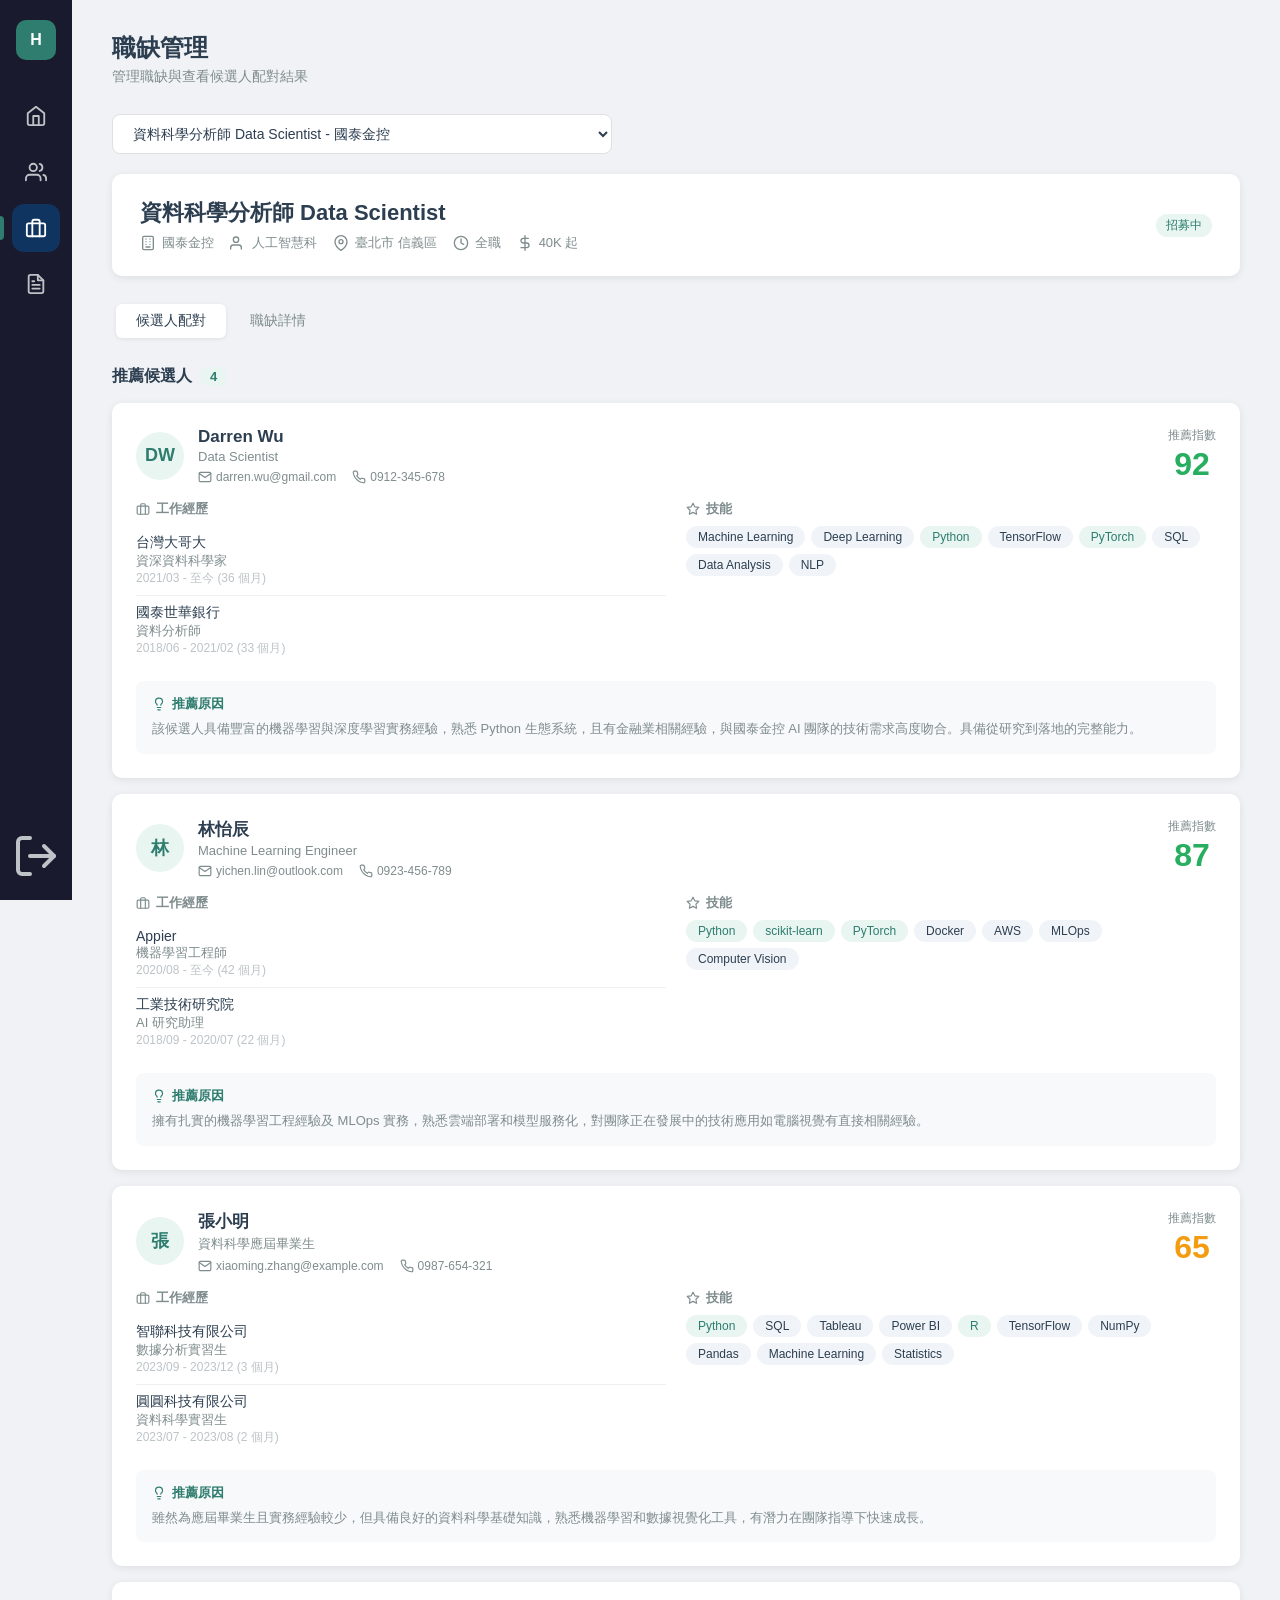
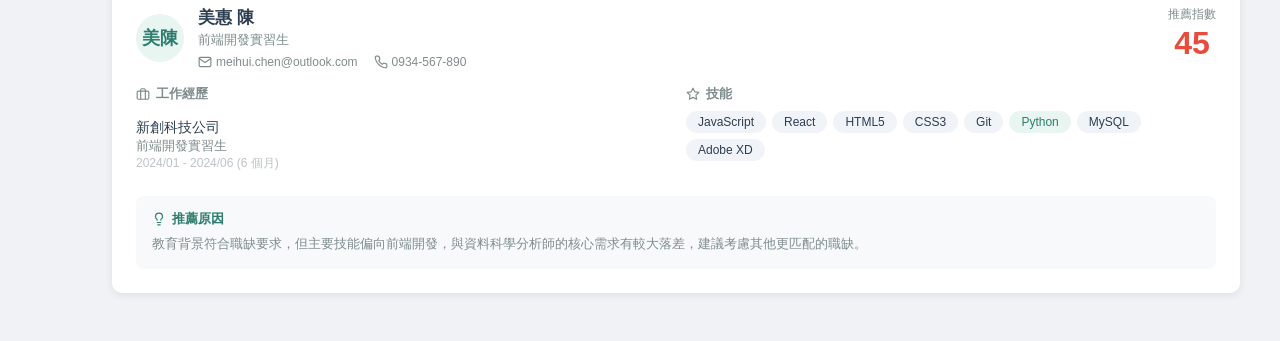
==== docs/admin-jobs.html @ c7452a85 "Add frontend UI for hAIre recruitment management system Implement complete frontend with static HTML" ====
<!DOCTYPE html>
<html lang="zh-TW">
<head>
  <meta charset="UTF-8">
  <meta name="viewport" content="width=device-width, initial-scale=1.0">
  <title>職缺管理 - hAIre</title>
  <link rel="stylesheet" href="css/style.css">
</head>
<body>
  <!-- Sidebar -->
  <nav class="sidebar">
    <div class="sidebar-logo">H</div>
    <ul class="sidebar-nav">
      <li><a href="index.html" title="首頁">
        <svg viewBox="0 0 24 24" fill="none" stroke="currentColor" stroke-width="2" stroke-linecap="round" stroke-linejoin="round"><path d="M3 9l9-7 9 7v11a2 2 0 0 1-2 2H5a2 2 0 0 1-2-2z"/><polyline points="9 22 9 12 15 12 15 22"/></svg>
      </a></li>
      <li><a href="admin-teams.html" title="團隊管理">
        <svg viewBox="0 0 24 24" fill="none" stroke="currentColor" stroke-width="2" stroke-linecap="round" stroke-linejoin="round"><path d="M17 21v-2a4 4 0 0 0-4-4H5a4 4 0 0 0-4 4v2"/><circle cx="9" cy="7" r="4"/><path d="M23 21v-2a4 4 0 0 0-3-3.87"/><path d="M16 3.13a4 4 0 0 1 0 7.75"/></svg>
      </a></li>
      <li><a href="admin-jobs.html" class="active" title="職缺管理">
        <svg viewBox="0 0 24 24" fill="none" stroke="currentColor" stroke-width="2" stroke-linecap="round" stroke-linejoin="round"><rect x="2" y="7" width="20" height="14" rx="2" ry="2"/><path d="M16 21V5a2 2 0 0 0-2-2h-4a2 2 0 0 0-2 2v16"/></svg>
      </a></li>
      <li><a href="#" title="履歷管理">
        <svg viewBox="0 0 24 24" fill="none" stroke="currentColor" stroke-width="2" stroke-linecap="round" stroke-linejoin="round"><path d="M14 2H6a2 2 0 0 0-2 2v16a2 2 0 0 0 2 2h12a2 2 0 0 0 2-2V8z"/><polyline points="14 2 14 8 20 8"/><line x1="16" y1="13" x2="8" y2="13"/><line x1="16" y1="17" x2="8" y2="17"/><polyline points="10 9 9 9 8 9"/></svg>
      </a></li>
    </ul>
    <div class="sidebar-bottom">
      <a href="login.html" title="登出">
        <svg viewBox="0 0 24 24" fill="none" stroke="currentColor" stroke-width="2" stroke-linecap="round" stroke-linejoin="round"><path d="M9 21H5a2 2 0 0 1-2-2V5a2 2 0 0 1 2-2h4"/><polyline points="16 17 21 12 16 7"/><line x1="21" y1="12" x2="9" y2="12"/></svg>
      </a>
    </div>
  </nav>

  <!-- Main Content -->
  <main class="main-content">
    <div class="page-header">
      <div>
        <h1>職缺管理</h1>
        <p class="subtitle">管理職缺與查看候選人配對結果</p>
      </div>
    </div>

    <!-- Job Selector -->
    <div class="toolbar">
      <select class="filter-select" id="jobSelect" onchange="loadJob()" style="max-width:500px;flex:1">
        <option value="">-- 請選擇職缺 --</option>
      </select>
    </div>

    <!-- Job Header Card -->
    <div class="job-header-card" id="jobHeaderCard" style="display:none">
      <div class="job-header-info">
        <h2 id="jobTitle"></h2>
        <div class="job-meta" id="jobMeta"></div>
      </div>
      <div>
        <span class="team-card-badge" id="jobStatus">active</span>
      </div>
    </div>

    <!-- Tabs -->
    <div class="job-tabs" id="jobTabs" style="display:none">
      <button class="job-tab active" data-tab="candidates">候選人配對</button>
      <button class="job-tab" data-tab="details">職缺詳情</button>
    </div>

    <!-- Candidates Section -->
    <div class="candidates-section" id="candidatesSection" style="display:none">
      <h3>推薦候選人 <span class="count" id="candidateCount">0</span></h3>
      <div id="candidatesList"></div>
    </div>

    <!-- Job Details Section -->
    <div id="detailsSection" style="display:none">
      <div class="candidate-card">
        <h3 style="margin-bottom:16px">職缺詳情</h3>
        <div id="jobDetails"></div>
      </div>
    </div>

    <!-- Empty state -->
    <div class="empty-state" id="emptyState">
      <svg viewBox="0 0 24 24" fill="none" stroke="currentColor" stroke-width="2" stroke-linecap="round" stroke-linejoin="round"><rect x="2" y="7" width="20" height="14" rx="2" ry="2"/><path d="M16 21V5a2 2 0 0 0-2-2h-4a2 2 0 0 0-2 2v16"/></svg>
      <h3>請選擇一個職缺</h3>
      <p>從上方下拉選單中選擇職缺以查看候選人配對結果</p>
    </div>
  </main>

  <script src="js/mock-data.js"></script>
  <script src="js/main.js"></script>
  <script>
    // Populate job selector
    const jobSelect = document.getElementById('jobSelect');
    MOCK_JOBS.forEach(j => {
      const opt = document.createElement('option');
      opt.value = j.job_id;
      opt.textContent = `${j.job_title} - ${j.company}`;
      jobSelect.appendChild(opt);
    });

    // Tab switching
    document.querySelectorAll('.job-tab').forEach(tab => {
      tab.addEventListener('click', function() {
        document.querySelectorAll('.job-tab').forEach(t => t.classList.remove('active'));
        this.classList.add('active');
        const tabName = this.dataset.tab;
        document.getElementById('candidatesSection').style.display = tabName === 'candidates' ? 'block' : 'none';
        document.getElementById('detailsSection').style.display = tabName === 'details' ? 'block' : 'none';
      });
    });

    function loadJob() {
      const jobId = jobSelect.value;
      if (!jobId) {
        document.getElementById('jobHeaderCard').style.display = 'none';
        document.getElementById('jobTabs').style.display = 'none';
        document.getElementById('candidatesSection').style.display = 'none';
        document.getElementById('detailsSection').style.display = 'none';
        document.getElementById('emptyState').style.display = 'block';
        return;
      }

      const job = MOCK_JOBS.find(j => j.job_id === jobId);
      if (!job) return;

      document.getElementById('emptyState').style.display = 'none';
      document.getElementById('jobHeaderCard').style.display = 'flex';
      document.getElementById('jobTabs').style.display = 'flex';

      // Reset to candidates tab
      document.querySelectorAll('.job-tab').forEach(t => t.classList.remove('active'));
      document.querySelector('[data-tab="candidates"]').classList.add('active');
      document.getElementById('candidatesSection').style.display = 'block';
      document.getElementById('detailsSection').style.display = 'none';

      // Job header
      document.getElementById('jobTitle').textContent = job.job_title;
      document.getElementById('jobStatus').textContent = job.status === 'active' ? '招募中' : '已關閉';

      const salaryText = job.salary_max
        ? `${(job.salary_min/1000).toFixed(0)}K - ${(job.salary_max/1000).toFixed(0)}K`
        : `${(job.salary_min/1000).toFixed(0)}K 起`;

      document.getElementById('jobMeta').innerHTML = `
        <div class="job-meta-item">
          <svg viewBox="0 0 24 24" fill="none" stroke="currentColor" stroke-width="2" stroke-linecap="round" stroke-linejoin="round"><rect x="4" y="2" width="16" height="20" rx="2" ry="2"/><line x1="9" y1="6" x2="9" y2="6"/><line x1="15" y1="6" x2="15" y2="6"/><line x1="9" y1="10" x2="9" y2="10"/><line x1="15" y1="10" x2="15" y2="10"/><line x1="9" y1="14" x2="9" y2="14"/><line x1="15" y1="14" x2="15" y2="14"/><line x1="9" y1="18" x2="15" y2="18"/></svg>
          ${job.company}
        </div>
        <div class="job-meta-item">
          <svg viewBox="0 0 24 24" fill="none" stroke="currentColor" stroke-width="2" stroke-linecap="round" stroke-linejoin="round"><path d="M17 21v-2a4 4 0 0 0-4-4H5a4 4 0 0 0-4 4v2"/><circle cx="9" cy="7" r="4"/></svg>
          ${job.team_name}
        </div>
        <div class="job-meta-item">
          <svg viewBox="0 0 24 24" fill="none" stroke="currentColor" stroke-width="2" stroke-linecap="round" stroke-linejoin="round"><path d="M21 10c0 7-9 13-9 13s-9-6-9-13a9 9 0 0 1 18 0z"/><circle cx="12" cy="10" r="3"/></svg>
          ${job.location}
        </div>
        <div class="job-meta-item">
          <svg viewBox="0 0 24 24" fill="none" stroke="currentColor" stroke-width="2" stroke-linecap="round" stroke-linejoin="round"><circle cx="12" cy="12" r="10"/><polyline points="12 6 12 12 16 14"/></svg>
          ${job.employment_type}
        </div>
        <div class="job-meta-item">
          <svg viewBox="0 0 24 24" fill="none" stroke="currentColor" stroke-width="2" stroke-linecap="round" stroke-linejoin="round"><line x1="12" y1="1" x2="12" y2="23"/><path d="M17 5H9.5a3.5 3.5 0 0 0 0 7h5a3.5 3.5 0 0 1 0 7H6"/></svg>
          ${salaryText}
        </div>
      `;

      // Job details
      document.getElementById('jobDetails').innerHTML = `
        <div style="margin-bottom:16px">
          <div class="candidate-section-title">
            <svg viewBox="0 0 24 24" fill="none" stroke="currentColor" stroke-width="2" stroke-linecap="round" stroke-linejoin="round" style="width:14px;height:14px"><polygon points="12 2 15.09 8.26 22 9.27 17 14.14 18.18 21.02 12 17.77 5.82 21.02 7 14.14 2 9.27 8.91 8.26 12 2"/></svg>
            必備技能
          </div>
          <div class="skills-tags">
            ${job.required_skills.map(s => `<span class="skill-tag match">${s}</span>`).join('')}
          </div>
        </div>
        <div style="display:grid;grid-template-columns:1fr 1fr;gap:12px">
          <div><strong>最低經驗:</strong> ${job.min_experience_years} 年</div>
          <div><strong>學歷要求:</strong> ${job.education_required || '不拘'}</div>
          <div><strong>工作地點:</strong> ${job.location}</div>
          <div><strong>聘用類型:</strong> ${job.employment_type}</div>
        </div>
      `;

      // Candidates
      const candidates = MOCK_CANDIDATES[jobId] || [];
      document.getElementById('candidateCount').textContent = candidates.length;

      if (candidates.length === 0) {
        document.getElementById('candidatesList').innerHTML = `
          <div class="empty-state">
            <svg viewBox="0 0 24 24" fill="none" stroke="currentColor" stroke-width="2" stroke-linecap="round" stroke-linejoin="round"><path d="M17 21v-2a4 4 0 0 0-4-4H5a4 4 0 0 0-4 4v2"/><circle cx="9" cy="7" r="4"/></svg>
            <h3>尚無配對的候選人</h3>
            <p>系統尚未找到適合此職缺的候選人</p>
          </div>`;
        return;
      }

      document.getElementById('candidatesList').innerHTML = candidates
        .sort((a, b) => b.score - a.score)
        .map(c => renderCandidateCard(c, job))
        .join('');
    }

    function renderCandidateCard(candidate, job) {
      const scoreClass = getScoreClass(candidate.score);
      const initials = getInitials(candidate.name);
      const matchedSkills = candidate.skills.filter(s =>
        job.required_skills.some(rs => s.toLowerCase().includes(rs.toLowerCase()) || rs.toLowerCase().includes(s.toLowerCase()))
      );

      return `
        <div class="candidate-card">
          <div class="candidate-header">
            <div class="candidate-info">
              <div class="candidate-avatar">${initials}</div>
              <div>
                <div class="candidate-name">${candidate.name}</div>
                <div class="candidate-title">${candidate.title}</div>
                <div class="candidate-contact">
                  <div class="candidate-contact-item">
                    <svg viewBox="0 0 24 24" fill="none" stroke="currentColor" stroke-width="2" stroke-linecap="round" stroke-linejoin="round"><path d="M4 4h16c1.1 0 2 .9 2 2v12c0 1.1-.9 2-2 2H4c-1.1 0-2-.9-2-2V6c0-1.1.9-2 2-2z"/><polyline points="22,6 12,13 2,6"/></svg>
                    ${candidate.email}
                  </div>
                  <div class="candidate-contact-item">
                    <svg viewBox="0 0 24 24" fill="none" stroke="currentColor" stroke-width="2" stroke-linecap="round" stroke-linejoin="round"><path d="M22 16.92v3a2 2 0 0 1-2.18 2 19.79 19.79 0 0 1-8.63-3.07 19.5 19.5 0 0 1-6-6 19.79 19.79 0 0 1-3.07-8.67A2 2 0 0 1 4.11 2h3a2 2 0 0 1 2 1.72 12.84 12.84 0 0 0 .7 2.81 2 2 0 0 1-.45 2.11L8.09 9.91a16 16 0 0 0 6 6l1.27-1.27a2 2 0 0 1 2.11-.45 12.84 12.84 0 0 0 2.81.7A2 2 0 0 1 22 16.92z"/></svg>
                    ${candidate.phone}
                  </div>
                </div>
              </div>
            </div>
            <div class="candidate-score">
              <div class="candidate-score-label">推薦指數</div>
              <div class="candidate-score-value ${scoreClass}">${candidate.score}</div>
            </div>
          </div>

          <div class="candidate-body">
            <div>
              <div class="candidate-section-title">
                <svg viewBox="0 0 24 24" fill="none" stroke="currentColor" stroke-width="2" stroke-linecap="round" stroke-linejoin="round" style="width:14px;height:14px"><rect x="2" y="7" width="20" height="14" rx="2" ry="2"/><path d="M16 21V5a2 2 0 0 0-2-2h-4a2 2 0 0 0-2 2v16"/></svg>
                工作經歷
              </div>
              ${candidate.experience.map(exp => `
                <div class="candidate-experience-item">
                  <div class="candidate-exp-company">${exp.company}</div>
                  <div class="candidate-exp-role">${exp.role}</div>
                  <div class="candidate-exp-duration">${exp.duration} (${exp.months} 個月)</div>
                </div>
              `).join('')}
            </div>
            <div>
              <div class="candidate-section-title">
                <svg viewBox="0 0 24 24" fill="none" stroke="currentColor" stroke-width="2" stroke-linecap="round" stroke-linejoin="round" style="width:14px;height:14px"><polygon points="12 2 15.09 8.26 22 9.27 17 14.14 18.18 21.02 12 17.77 5.82 21.02 7 14.14 2 9.27 8.91 8.26 12 2"/></svg>
                技能
              </div>
              <div class="skills-tags">
                ${candidate.skills.map(s => {
                  const isMatch = matchedSkills.includes(s);
                  return `<span class="skill-tag ${isMatch ? 'match' : ''}">${s}</span>`;
                }).join('')}
              </div>
            </div>
          </div>

          <div class="candidate-reason">
            <div class="candidate-reason-title">
              <svg viewBox="0 0 24 24" fill="none" stroke="currentColor" stroke-width="2" stroke-linecap="round" stroke-linejoin="round" style="width:14px;height:14px"><line x1="9" y1="18" x2="15" y2="18"/><line x1="10" y1="22" x2="14" y2="22"/><path d="M15.09 14c.18-.98.65-1.74 1.41-2.5A4.65 4.65 0 0 0 18 8 6 6 0 0 0 6 8c0 1 .23 2.23 1.5 3.5A4.61 4.61 0 0 1 8.91 14"/></svg>
              推薦原因
            </div>
            <p>${candidate.reason}</p>
          </div>
        </div>
      `;
    }

    // Auto-select first job if available
    if (MOCK_JOBS.length > 0) {
      jobSelect.value = MOCK_JOBS[0].job_id;
      loadJob();
    }
  </script>
</body>
</html>
---- docs/css/style.css ----
/* ===== CSS Variables ===== */
:root {
  --primary: #2E7D6F;
  --primary-dark: #245f55;
  --primary-light: #e8f5f1;
  --sidebar-bg: #1a1a2e;
  --sidebar-hover: #16213e;
  --sidebar-active: #0f3460;
  --bg: #f0f2f5;
  --card-bg: #ffffff;
  --text-primary: #2c3e50;
  --text-secondary: #7f8c8d;
  --text-light: #bdc3c7;
  --border: #e0e0e0;
  --danger: #e74c3c;
  --danger-hover: #c0392b;
  --warning: #f39c12;
  --info: #3498db;
  --success: #27ae60;
  --shadow: 0 2px 8px rgba(0,0,0,0.08);
  --shadow-hover: 0 4px 16px rgba(0,0,0,0.12);
  --radius: 10px;
  --sidebar-width: 72px;
}

/* ===== Reset & Base ===== */
*, *::before, *::after {
  margin: 0;
  padding: 0;
  box-sizing: border-box;
}

body {
  font-family: -apple-system, BlinkMacSystemFont, 'Segoe UI', 'Noto Sans TC', 'Microsoft JhengHei', sans-serif;
  background: var(--bg);
  color: var(--text-primary);
  min-height: 100vh;
  display: flex;
}

a {
  text-decoration: none;
  color: inherit;
}

ul {
  list-style: none;
}

button {
  cursor: pointer;
  border: none;
  font-family: inherit;
}

input, select, textarea {
  font-family: inherit;
  font-size: 14px;
}

/* ===== Sidebar ===== */
.sidebar {
  width: var(--sidebar-width);
  background: var(--sidebar-bg);
  min-height: 100vh;
  position: fixed;
  top: 0;
  left: 0;
  z-index: 100;
  display: flex;
  flex-direction: column;
  align-items: center;
  padding: 20px 0;
}

.sidebar-logo {
  width: 40px;
  height: 40px;
  background: var(--primary);
  border-radius: 10px;
  display: flex;
  align-items: center;
  justify-content: center;
  color: white;
  font-weight: 700;
  font-size: 16px;
  margin-bottom: 32px;
}

.sidebar-nav {
  display: flex;
  flex-direction: column;
  gap: 8px;
  width: 100%;
}

.sidebar-nav a {
  display: flex;
  align-items: center;
  justify-content: center;
  width: 48px;
  height: 48px;
  margin: 0 auto;
  border-radius: 12px;
  color: var(--text-light);
  transition: all 0.2s;
  position: relative;
}

.sidebar-nav a:hover {
  background: var(--sidebar-hover);
  color: white;
}

.sidebar-nav a.active {
  background: var(--sidebar-active);
  color: white;
}

.sidebar-nav a.active::before {
  content: '';
  position: absolute;
  left: -12px;
  width: 4px;
  height: 24px;
  background: var(--primary);
  border-radius: 0 4px 4px 0;
}

.sidebar-nav svg {
  width: 22px;
  height: 22px;
}

.sidebar-bottom {
  margin-top: auto;
  display: flex;
  flex-direction: column;
  gap: 8px;
  align-items: center;
}

.sidebar-bottom a {
  display: flex;
  align-items: center;
  justify-content: center;
  width: 48px;
  height: 48px;
  border-radius: 12px;
  color: var(--text-light);
  transition: all 0.2s;
}

.sidebar-bottom a:hover {
  background: var(--sidebar-hover);
  color: white;
}

/* ===== Main Content ===== */
.main-content {
  margin-left: var(--sidebar-width);
  flex: 1;
  padding: 32px 40px;
  min-height: 100vh;
}

/* ===== Page Header ===== */
.page-header {
  display: flex;
  align-items: center;
  justify-content: space-between;
  margin-bottom: 28px;
}

.page-header h1 {
  font-size: 24px;
  font-weight: 700;
  color: var(--text-primary);
}

.page-header .subtitle {
  font-size: 14px;
  color: var(--text-secondary);
  margin-top: 4px;
}

/* ===== Dashboard ===== */
.dashboard-hero {
  background: linear-gradient(135deg, var(--primary) 0%, #1a5c50 100%);
  border-radius: var(--radius);
  padding: 40px;
  color: white;
  margin-bottom: 28px;
}

.dashboard-hero h1 {
  font-size: 28px;
  font-weight: 700;
  margin-bottom: 8px;
}

.dashboard-hero p {
  font-size: 16px;
  opacity: 0.85;
}

.stats-grid {
  display: grid;
  grid-template-columns: repeat(4, 1fr);
  gap: 20px;
  margin-bottom: 28px;
}

.stat-card {
  background: var(--card-bg);
  border-radius: var(--radius);
  padding: 24px;
  box-shadow: var(--shadow);
  display: flex;
  align-items: center;
  gap: 16px;
  transition: box-shadow 0.2s;
}

.stat-card:hover {
  box-shadow: var(--shadow-hover);
}

.stat-icon {
  width: 48px;
  height: 48px;
  border-radius: 12px;
  display: flex;
  align-items: center;
  justify-content: center;
}

.stat-icon svg {
  width: 24px;
  height: 24px;
}

.stat-icon.teams { background: #e8f5e9; color: #2e7d32; }
.stat-icon.jobs { background: #e3f2fd; color: #1565c0; }
.stat-icon.resumes { background: #fff3e0; color: #ef6c00; }
.stat-icon.matches { background: #fce4ec; color: #c62828; }

.stat-info h3 {
  font-size: 28px;
  font-weight: 700;
  line-height: 1;
}

.stat-info p {
  font-size: 13px;
  color: var(--text-secondary);
  margin-top: 4px;
}

.features-grid {
  display: grid;
  grid-template-columns: repeat(3, 1fr);
  gap: 20px;
}

.feature-card {
  background: var(--card-bg);
  border-radius: var(--radius);
  padding: 28px;
  box-shadow: var(--shadow);
  transition: all 0.2s;
  display: flex;
  flex-direction: column;
}

.feature-card:hover {
  box-shadow: var(--shadow-hover);
  transform: translateY(-2px);
}

.feature-card-icon {
  width: 48px;
  height: 48px;
  border-radius: 12px;
  display: flex;
  align-items: center;
  justify-content: center;
  margin-bottom: 16px;
}

.feature-card-icon svg {
  width: 24px;
  height: 24px;
}

.feature-card-icon.teams { background: #e8f5e9; color: #2e7d32; }
.feature-card-icon.jobs { background: #e3f2fd; color: #1565c0; }
.feature-card-icon.resumes { background: #fff3e0; color: #ef6c00; }

.feature-card h3 {
  font-size: 18px;
  font-weight: 600;
  margin-bottom: 8px;
}

.feature-card p {
  font-size: 14px;
  color: var(--text-secondary);
  line-height: 1.6;
  margin-bottom: 20px;
  flex: 1;
}

.feature-card .btn {
  align-self: flex-start;
}

/* ===== Buttons ===== */
.btn {
  display: inline-flex;
  align-items: center;
  gap: 8px;
  padding: 10px 20px;
  border-radius: 8px;
  font-size: 14px;
  font-weight: 500;
  transition: all 0.2s;
}

.btn-primary {
  background: var(--primary);
  color: white;
}

.btn-primary:hover {
  background: var(--primary-dark);
}

.btn-secondary {
  background: var(--bg);
  color: var(--text-primary);
  border: 1px solid var(--border);
}

.btn-secondary:hover {
  background: #e5e7eb;
}

.btn-danger {
  background: var(--danger);
  color: white;
}

.btn-danger:hover {
  background: var(--danger-hover);
}

.btn-sm {
  padding: 6px 12px;
  font-size: 13px;
}

.btn-icon {
  width: 36px;
  height: 36px;
  padding: 0;
  display: flex;
  align-items: center;
  justify-content: center;
  border-radius: 8px;
  background: transparent;
  color: var(--text-secondary);
  border: 1px solid var(--border);
}

.btn-icon:hover {
  background: var(--bg);
  color: var(--text-primary);
}

.btn-icon.danger:hover {
  background: #fdeaea;
  color: var(--danger);
  border-color: var(--danger);
}

.btn-icon svg {
  width: 16px;
  height: 16px;
}

/* ===== Toolbar ===== */
.toolbar {
  display: flex;
  align-items: center;
  gap: 12px;
  margin-bottom: 20px;
}

.search-input {
  flex: 1;
  max-width: 400px;
  padding: 10px 16px 10px 40px;
  border: 1px solid var(--border);
  border-radius: 8px;
  font-size: 14px;
  background: var(--card-bg);
  transition: border-color 0.2s;
  position: relative;
}

.search-input:focus {
  outline: none;
  border-color: var(--primary);
}

.search-wrapper {
  position: relative;
  flex: 1;
  max-width: 400px;
}

.search-wrapper svg {
  position: absolute;
  left: 12px;
  top: 50%;
  transform: translateY(-50%);
  width: 18px;
  height: 18px;
  color: var(--text-light);
}

.filter-select {
  padding: 10px 16px;
  border: 1px solid var(--border);
  border-radius: 8px;
  font-size: 14px;
  background: var(--card-bg);
  color: var(--text-primary);
  min-width: 160px;
  cursor: pointer;
}

.filter-select:focus {
  outline: none;
  border-color: var(--primary);
}

/* ===== Team Cards Grid ===== */
.teams-grid {
  display: grid;
  grid-template-columns: repeat(auto-fill, minmax(320px, 1fr));
  gap: 20px;
}

.team-card {
  background: var(--card-bg);
  border-radius: var(--radius);
  padding: 24px;
  box-shadow: var(--shadow);
  transition: all 0.2s;
  position: relative;
}

.team-card:hover {
  box-shadow: var(--shadow-hover);
}

.team-card-header {
  display: flex;
  align-items: flex-start;
  justify-content: space-between;
  margin-bottom: 16px;
}

.team-card-title {
  font-size: 17px;
  font-weight: 600;
}

.team-card-actions {
  display: flex;
  gap: 6px;
}

.team-card-info {
  display: flex;
  flex-direction: column;
  gap: 8px;
}

.team-card-info-row {
  display: flex;
  align-items: center;
  gap: 8px;
  font-size: 13px;
  color: var(--text-secondary);
}

.team-card-info-row svg {
  width: 16px;
  height: 16px;
  flex-shrink: 0;
}

.team-card-info-row .label {
  font-weight: 500;
  color: var(--text-primary);
  min-width: 40px;
}

.team-card-badge {
  display: inline-flex;
  align-items: center;
  padding: 3px 10px;
  border-radius: 20px;
  font-size: 12px;
  font-weight: 500;
  background: var(--primary-light);
  color: var(--primary);
}

/* ===== Modal ===== */
.modal-overlay {
  display: none;
  position: fixed;
  inset: 0;
  background: rgba(0,0,0,0.5);
  z-index: 1000;
  align-items: center;
  justify-content: center;
}

.modal-overlay.active {
  display: flex;
}

.modal {
  background: var(--card-bg);
  border-radius: var(--radius);
  width: 90%;
  max-width: 600px;
  max-height: 90vh;
  overflow-y: auto;
  box-shadow: 0 20px 60px rgba(0,0,0,0.2);
}

.modal-header {
  display: flex;
  align-items: center;
  justify-content: space-between;
  padding: 20px 24px;
  border-bottom: 1px solid var(--border);
}

.modal-header h2 {
  font-size: 18px;
  font-weight: 600;
}

.modal-close {
  width: 32px;
  height: 32px;
  display: flex;
  align-items: center;
  justify-content: center;
  border-radius: 8px;
  background: transparent;
  color: var(--text-secondary);
  cursor: pointer;
  border: none;
  transition: all 0.2s;
}

.modal-close:hover {
  background: var(--bg);
  color: var(--text-primary);
}

.modal-body {
  padding: 24px;
}

.modal-footer {
  display: flex;
  justify-content: flex-end;
  gap: 12px;
  padding: 16px 24px;
  border-top: 1px solid var(--border);
}

/* ===== Form ===== */
.form-group {
  margin-bottom: 18px;
}

.form-label {
  display: block;
  font-size: 14px;
  font-weight: 500;
  color: var(--text-primary);
  margin-bottom: 6px;
}

.form-input {
  width: 100%;
  padding: 10px 14px;
  border: 1px solid var(--border);
  border-radius: 8px;
  font-size: 14px;
  transition: border-color 0.2s;
}

.form-input:focus {
  outline: none;
  border-color: var(--primary);
  box-shadow: 0 0 0 3px rgba(46,125,111,0.1);
}

textarea.form-input {
  resize: vertical;
  min-height: 80px;
}

.form-row {
  display: grid;
  grid-template-columns: 1fr 1fr;
  gap: 16px;
}

.file-upload {
  border: 2px dashed var(--border);
  border-radius: 8px;
  padding: 32px;
  text-align: center;
  cursor: pointer;
  transition: all 0.2s;
  background: #fafbfc;
}

.file-upload:hover {
  border-color: var(--primary);
  background: var(--primary-light);
}

.file-upload svg {
  width: 36px;
  height: 36px;
  color: var(--text-light);
  margin-bottom: 8px;
}

.file-upload p {
  font-size: 14px;
  color: var(--text-secondary);
}

.file-upload .hint {
  font-size: 12px;
  color: var(--text-light);
  margin-top: 4px;
}

/* ===== Job Page ===== */
.job-header-card {
  background: var(--card-bg);
  border-radius: var(--radius);
  padding: 24px 28px;
  box-shadow: var(--shadow);
  margin-bottom: 24px;
  display: flex;
  align-items: center;
  justify-content: space-between;
}

.job-header-info h2 {
  font-size: 22px;
  font-weight: 700;
  margin-bottom: 6px;
}

.job-meta {
  display: flex;
  align-items: center;
  gap: 16px;
  flex-wrap: wrap;
}

.job-meta-item {
  display: flex;
  align-items: center;
  gap: 6px;
  font-size: 13px;
  color: var(--text-secondary);
}

.job-meta-item svg {
  width: 16px;
  height: 16px;
}

.job-tabs {
  display: flex;
  gap: 4px;
  background: var(--bg);
  border-radius: 8px;
  padding: 4px;
  margin-bottom: 24px;
  width: fit-content;
}

.job-tab {
  padding: 8px 20px;
  border-radius: 6px;
  font-size: 14px;
  font-weight: 500;
  background: transparent;
  color: var(--text-secondary);
  transition: all 0.2s;
}

.job-tab.active {
  background: var(--card-bg);
  color: var(--text-primary);
  box-shadow: 0 1px 4px rgba(0,0,0,0.08);
}

.job-tab:hover:not(.active) {
  color: var(--text-primary);
}

.candidates-section h3 {
  font-size: 16px;
  font-weight: 600;
  margin-bottom: 16px;
  display: flex;
  align-items: center;
  gap: 8px;
}

.candidates-section h3 .count {
  background: var(--primary-light);
  color: var(--primary);
  padding: 2px 10px;
  border-radius: 20px;
  font-size: 13px;
}

.candidate-card {
  background: var(--card-bg);
  border-radius: var(--radius);
  padding: 24px;
  box-shadow: var(--shadow);
  margin-bottom: 16px;
  transition: all 0.2s;
}

.candidate-card:hover {
  box-shadow: var(--shadow-hover);
}

.candidate-header {
  display: flex;
  align-items: flex-start;
  justify-content: space-between;
  margin-bottom: 16px;
}

.candidate-info {
  display: flex;
  align-items: center;
  gap: 14px;
}

.candidate-avatar {
  width: 48px;
  height: 48px;
  border-radius: 50%;
  background: var(--primary-light);
  color: var(--primary);
  display: flex;
  align-items: center;
  justify-content: center;
  font-size: 18px;
  font-weight: 600;
  flex-shrink: 0;
}

.candidate-name {
  font-size: 17px;
  font-weight: 600;
}

.candidate-title {
  font-size: 13px;
  color: var(--text-secondary);
  margin-top: 2px;
}

.candidate-contact {
  display: flex;
  gap: 16px;
  margin-top: 6px;
}

.candidate-contact-item {
  display: flex;
  align-items: center;
  gap: 4px;
  font-size: 12px;
  color: var(--text-secondary);
}

.candidate-contact-item svg {
  width: 14px;
  height: 14px;
}

.candidate-score {
  text-align: center;
}

.candidate-score-label {
  font-size: 12px;
  color: var(--text-secondary);
  margin-bottom: 4px;
}

.candidate-score-value {
  font-size: 32px;
  font-weight: 700;
  line-height: 1;
}

.score-high { color: var(--success); }
.score-mid { color: var(--warning); }
.score-low { color: var(--danger); }

.candidate-body {
  display: grid;
  grid-template-columns: 1fr 1fr;
  gap: 20px;
  margin-bottom: 16px;
}

.candidate-section-title {
  font-size: 13px;
  font-weight: 600;
  color: var(--text-secondary);
  margin-bottom: 8px;
  display: flex;
  align-items: center;
  gap: 6px;
}

.candidate-section-title svg {
  width: 14px;
  height: 14px;
}

.candidate-experience-item {
  padding: 8px 0;
  border-bottom: 1px solid #f0f0f0;
}

.candidate-experience-item:last-child {
  border-bottom: none;
}

.candidate-exp-company {
  font-size: 14px;
  font-weight: 500;
}

.candidate-exp-role {
  font-size: 13px;
  color: var(--text-secondary);
}

.candidate-exp-duration {
  font-size: 12px;
  color: var(--text-light);
}

.skills-tags {
  display: flex;
  flex-wrap: wrap;
  gap: 6px;
}

.skill-tag {
  padding: 4px 12px;
  border-radius: 20px;
  font-size: 12px;
  font-weight: 500;
  background: #f0f4f8;
  color: var(--text-primary);
}

.skill-tag.match {
  background: var(--primary-light);
  color: var(--primary);
}

.candidate-reason {
  background: #f8f9fa;
  border-radius: 8px;
  padding: 14px 16px;
  margin-top: 4px;
}

.candidate-reason-title {
  font-size: 13px;
  font-weight: 600;
  color: var(--primary);
  margin-bottom: 6px;
  display: flex;
  align-items: center;
  gap: 6px;
}

.candidate-reason-title svg {
  width: 14px;
  height: 14px;
}

.candidate-reason p {
  font-size: 13px;
  color: var(--text-secondary);
  line-height: 1.6;
}

/* ===== Login Page ===== */
.login-page {
  min-height: 100vh;
  display: flex;
  align-items: center;
  justify-content: center;
  background: var(--bg);
  margin: 0;
}

.login-container {
  width: 100%;
  max-width: 420px;
  background: var(--card-bg);
  border-radius: var(--radius);
  box-shadow: var(--shadow-hover);
  overflow: hidden;
}

.login-header {
  background: linear-gradient(135deg, var(--primary) 0%, #1a5c50 100%);
  padding: 32px;
  text-align: center;
  color: white;
}

.login-header h1 {
  font-size: 24px;
  font-weight: 700;
  margin-bottom: 4px;
}

.login-header p {
  font-size: 14px;
  opacity: 0.85;
}

.login-body {
  padding: 32px;
}

.login-body h2 {
  font-size: 20px;
  font-weight: 600;
  margin-bottom: 24px;
  text-align: center;
}

.login-body .form-group {
  margin-bottom: 20px;
}

.login-btn {
  width: 100%;
  padding: 12px;
  background: var(--primary);
  color: white;
  border: none;
  border-radius: 8px;
  font-size: 15px;
  font-weight: 600;
  cursor: pointer;
  transition: background 0.2s;
}

.login-btn:hover {
  background: var(--primary-dark);
}

.login-footer {
  text-align: center;
  margin-top: 20px;
  font-size: 13px;
  color: var(--text-secondary);
}

.login-footer a {
  color: var(--primary);
  font-weight: 500;
}

/* ===== Job Select Page ===== */
.job-select-wrapper {
  display: flex;
  gap: 12px;
  margin-bottom: 24px;
}

.job-select-dropdown {
  flex: 1;
  max-width: 400px;
}

/* ===== Empty State ===== */
.empty-state {
  text-align: center;
  padding: 60px 20px;
  color: var(--text-light);
}

.empty-state svg {
  width: 64px;
  height: 64px;
  margin-bottom: 16px;
  opacity: 0.5;
}

.empty-state h3 {
  font-size: 18px;
  color: var(--text-secondary);
  margin-bottom: 8px;
}

.empty-state p {
  font-size: 14px;
}

/* ===== Toast Notification ===== */
.toast-container {
  position: fixed;
  top: 20px;
  right: 20px;
  z-index: 9999;
  display: flex;
  flex-direction: column;
  gap: 8px;
}

.toast {
  padding: 12px 20px;
  border-radius: 8px;
  font-size: 14px;
  color: white;
  box-shadow: 0 4px 12px rgba(0,0,0,0.15);
  animation: slideIn 0.3s ease;
  display: flex;
  align-items: center;
  gap: 8px;
}

.toast.success { background: var(--success); }
.toast.error { background: var(--danger); }
.toast.info { background: var(--info); }

@keyframes slideIn {
  from { transform: translateX(100%); opacity: 0; }
  to { transform: translateX(0); opacity: 1; }
}

/* ===== Responsive ===== */
@media (max-width: 1024px) {
  .stats-grid {
    grid-template-columns: repeat(2, 1fr);
  }
  .features-grid {
    grid-template-columns: repeat(2, 1fr);
  }
  .candidate-body {
    grid-template-columns: 1fr;
  }
}

@media (max-width: 768px) {
  .sidebar {
    width: 56px;
  }
  .main-content {
    margin-left: 56px;
    padding: 20px;
  }
  .stats-grid {
    grid-template-columns: 1fr;
  }
  .features-grid {
    grid-template-columns: 1fr;
  }
  .form-row {
    grid-template-columns: 1fr;
  }
  .toolbar {
    flex-wrap: wrap;
  }
  .teams-grid {
    grid-template-columns: 1fr;
  }
}
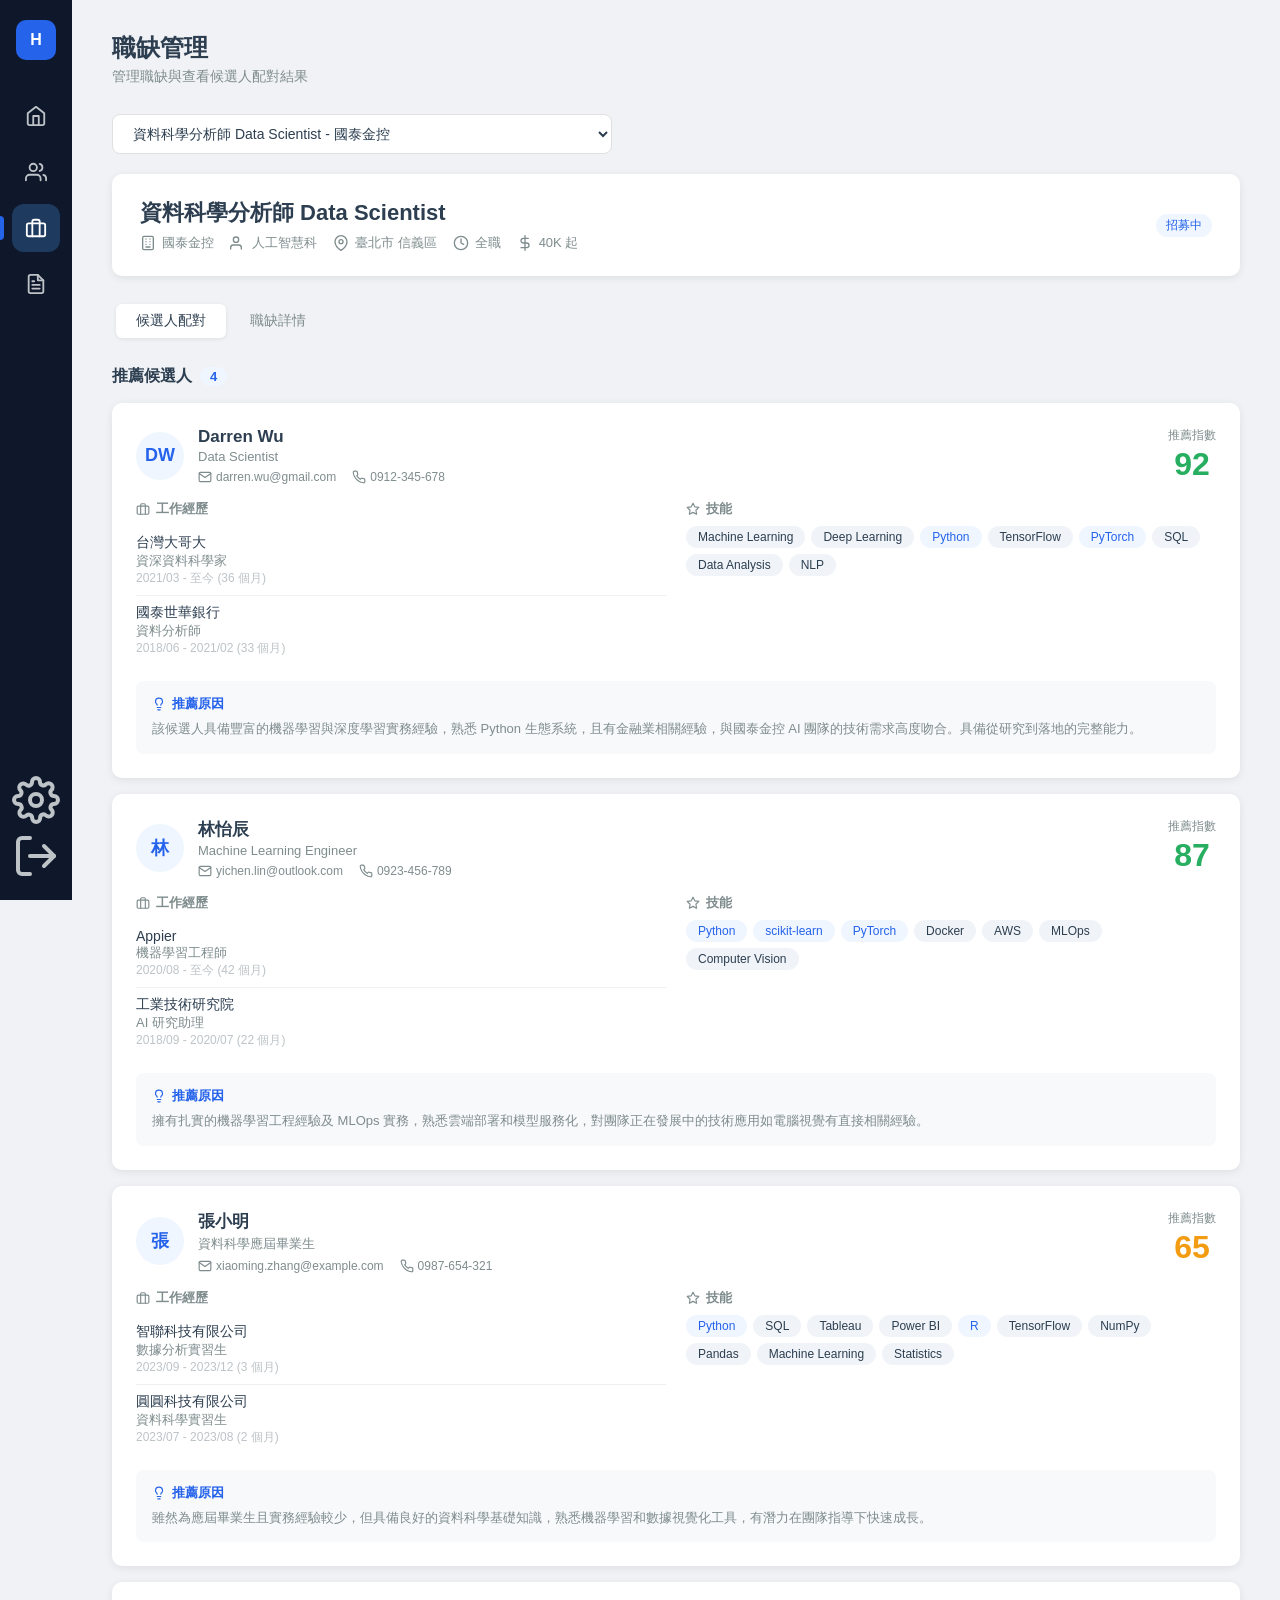
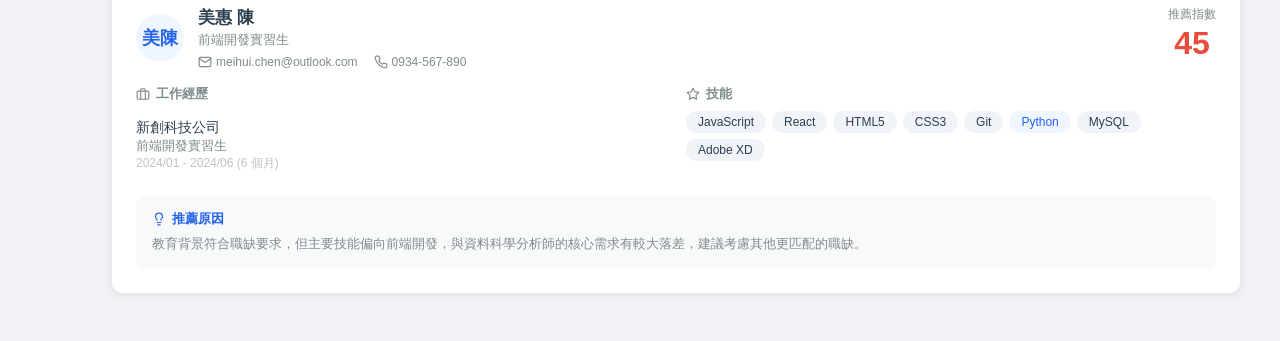
==== commit 55275921: "Update frontend to blue theme and add resume/settings pages - Change color scheme from teal to blue " ====
--- a/docs/admin-jobs.html
+++ b/docs/admin-jobs.html
@@ -20,11 +20,14 @@
       <li><a href="admin-jobs.html" class="active" title="職缺管理">
         <svg viewBox="0 0 24 24" fill="none" stroke="currentColor" stroke-width="2" stroke-linecap="round" stroke-linejoin="round"><rect x="2" y="7" width="20" height="14" rx="2" ry="2"/><path d="M16 21V5a2 2 0 0 0-2-2h-4a2 2 0 0 0-2 2v16"/></svg>
       </a></li>
-      <li><a href="#" title="履歷管理">
+      <li><a href="admin-resumes.html" title="履歷管理">
         <svg viewBox="0 0 24 24" fill="none" stroke="currentColor" stroke-width="2" stroke-linecap="round" stroke-linejoin="round"><path d="M14 2H6a2 2 0 0 0-2 2v16a2 2 0 0 0 2 2h12a2 2 0 0 0 2-2V8z"/><polyline points="14 2 14 8 20 8"/><line x1="16" y1="13" x2="8" y2="13"/><line x1="16" y1="17" x2="8" y2="17"/><polyline points="10 9 9 9 8 9"/></svg>
       </a></li>
     </ul>
     <div class="sidebar-bottom">
+      <a href="admin-settings.html" title="設定">
+        <svg viewBox="0 0 24 24" fill="none" stroke="currentColor" stroke-width="2" stroke-linecap="round" stroke-linejoin="round"><circle cx="12" cy="12" r="3"/><path d="M19.4 15a1.65 1.65 0 0 0 .33 1.82l.06.06a2 2 0 0 1 0 2.83 2 2 0 0 1-2.83 0l-.06-.06a1.65 1.65 0 0 0-1.82-.33 1.65 1.65 0 0 0-1 1.51V21a2 2 0 0 1-2 2 2 2 0 0 1-2-2v-.09A1.65 1.65 0 0 0 9 19.4a1.65 1.65 0 0 0-1.82.33l-.06.06a2 2 0 0 1-2.83 0 2 2 0 0 1 0-2.83l.06-.06A1.65 1.65 0 0 0 4.68 15a1.65 1.65 0 0 0-1.51-1H3a2 2 0 0 1-2-2 2 2 0 0 1 2-2h.09A1.65 1.65 0 0 0 4.6 9a1.65 1.65 0 0 0-.33-1.82l-.06-.06a2 2 0 0 1 0-2.83 2 2 0 0 1 2.83 0l.06.06A1.65 1.65 0 0 0 9 4.68a1.65 1.65 0 0 0 1-1.51V3a2 2 0 0 1 2-2 2 2 0 0 1 2 2v.09a1.65 1.65 0 0 0 1 1.51 1.65 1.65 0 0 0 1.82-.33l.06-.06a2 2 0 0 1 2.83 0 2 2 0 0 1 0 2.83l-.06.06A1.65 1.65 0 0 0 19.4 9a1.65 1.65 0 0 0 1.51 1H21a2 2 0 0 1 2 2 2 2 0 0 1-2 2h-.09a1.65 1.65 0 0 0-1.51 1z"/></svg>
+      </a>
       <a href="login.html" title="登出">
         <svg viewBox="0 0 24 24" fill="none" stroke="currentColor" stroke-width="2" stroke-linecap="round" stroke-linejoin="round"><path d="M9 21H5a2 2 0 0 1-2-2V5a2 2 0 0 1 2-2h4"/><polyline points="16 17 21 12 16 7"/><line x1="21" y1="12" x2="9" y2="12"/></svg>
       </a>
--- a/docs/css/style.css
+++ b/docs/css/style.css
@@ -1,11 +1,11 @@
 /* ===== CSS Variables ===== */
 :root {
-  --primary: #2E7D6F;
-  --primary-dark: #245f55;
-  --primary-light: #e8f5f1;
-  --sidebar-bg: #1a1a2e;
-  --sidebar-hover: #16213e;
-  --sidebar-active: #0f3460;
+  --primary: #2563EB;
+  --primary-dark: #1D4ED8;
+  --primary-light: #EFF6FF;
+  --sidebar-bg: #0F172A;
+  --sidebar-hover: #1E293B;
+  --sidebar-active: #1E3A5F;
   --bg: #f0f2f5;
   --card-bg: #ffffff;
   --text-primary: #2c3e50;
@@ -186,7 +186,7 @@
 
 /* ===== Dashboard ===== */
 .dashboard-hero {
-  background: linear-gradient(135deg, var(--primary) 0%, #1a5c50 100%);
+  background: linear-gradient(135deg, var(--primary) 0%, #1E40AF 100%);
   border-radius: var(--radius);
   padding: 40px;
   color: white;
@@ -240,10 +240,10 @@
   height: 24px;
 }
 
-.stat-icon.teams { background: #e8f5e9; color: #2e7d32; }
-.stat-icon.jobs { background: #e3f2fd; color: #1565c0; }
-.stat-icon.resumes { background: #fff3e0; color: #ef6c00; }
-.stat-icon.matches { background: #fce4ec; color: #c62828; }
+.stat-icon.teams { background: #DBEAFE; color: #1D4ED8; }
+.stat-icon.jobs { background: #E0E7FF; color: #4338CA; }
+.stat-icon.resumes { background: #F0F9FF; color: #0369A1; }
+.stat-icon.matches { background: #EDE9FE; color: #6D28D9; }
 
 .stat-info h3 {
   font-size: 28px;
@@ -293,9 +293,9 @@
   height: 24px;
 }
 
-.feature-card-icon.teams { background: #e8f5e9; color: #2e7d32; }
-.feature-card-icon.jobs { background: #e3f2fd; color: #1565c0; }
-.feature-card-icon.resumes { background: #fff3e0; color: #ef6c00; }
+.feature-card-icon.teams { background: #DBEAFE; color: #1D4ED8; }
+.feature-card-icon.jobs { background: #E0E7FF; color: #4338CA; }
+.feature-card-icon.resumes { background: #F0F9FF; color: #0369A1; }
 
 .feature-card h3 {
   font-size: 18px;
@@ -614,7 +614,7 @@
 .form-input:focus {
   outline: none;
   border-color: var(--primary);
-  box-shadow: 0 0 0 3px rgba(46,125,111,0.1);
+  box-shadow: 0 0 0 3px rgba(37,99,235,0.1);
 }
 
 textarea.form-input {
@@ -950,7 +950,7 @@
 }
 
 .login-header {
-  background: linear-gradient(135deg, var(--primary) 0%, #1a5c50 100%);
+  background: linear-gradient(135deg, var(--primary) 0%, #1E40AF 100%);
   padding: 32px;
   text-align: center;
   color: white;
@@ -1077,6 +1077,316 @@
 @keyframes slideIn {
   from { transform: translateX(100%); opacity: 0; }
   to { transform: translateX(0); opacity: 1; }
+}
+
+/* ===== Resume Page ===== */
+.resume-stats {
+  display: flex;
+  gap: 16px;
+  margin-bottom: 24px;
+}
+
+.resume-stat-pill {
+  display: flex;
+  align-items: center;
+  gap: 8px;
+  padding: 8px 16px;
+  background: var(--card-bg);
+  border-radius: 20px;
+  font-size: 13px;
+  font-weight: 500;
+  color: var(--text-secondary);
+  box-shadow: var(--shadow);
+}
+
+.resume-stat-pill .num {
+  font-weight: 700;
+  color: var(--primary);
+  font-size: 15px;
+}
+
+.resume-table-wrapper {
+  background: var(--card-bg);
+  border-radius: var(--radius);
+  box-shadow: var(--shadow);
+  overflow: hidden;
+}
+
+.resume-table {
+  width: 100%;
+  border-collapse: collapse;
+}
+
+.resume-table th {
+  text-align: left;
+  padding: 14px 20px;
+  background: #F8FAFC;
+  font-size: 13px;
+  font-weight: 600;
+  color: var(--text-secondary);
+  border-bottom: 1px solid var(--border);
+}
+
+.resume-table td {
+  padding: 14px 20px;
+  font-size: 14px;
+  border-bottom: 1px solid #f0f0f0;
+  vertical-align: middle;
+}
+
+.resume-table tr:last-child td {
+  border-bottom: none;
+}
+
+.resume-table tr:hover td {
+  background: #F8FAFC;
+}
+
+.resume-name-cell {
+  display: flex;
+  align-items: center;
+  gap: 12px;
+}
+
+.resume-avatar {
+  width: 36px;
+  height: 36px;
+  border-radius: 50%;
+  background: var(--primary-light);
+  color: var(--primary);
+  display: flex;
+  align-items: center;
+  justify-content: center;
+  font-size: 14px;
+  font-weight: 600;
+  flex-shrink: 0;
+}
+
+.resume-source-badge {
+  display: inline-flex;
+  align-items: center;
+  padding: 2px 10px;
+  border-radius: 20px;
+  font-size: 12px;
+  font-weight: 500;
+}
+
+.resume-source-badge.upload { background: #DBEAFE; color: #1D4ED8; }
+.resume-source-badge.email { background: #E0E7FF; color: #4338CA; }
+.resume-source-badge.referral { background: #EDE9FE; color: #6D28D9; }
+.resume-source-badge.website { background: #F0F9FF; color: #0369A1; }
+
+.resume-status-badge {
+  display: inline-flex;
+  align-items: center;
+  gap: 4px;
+  padding: 3px 10px;
+  border-radius: 20px;
+  font-size: 12px;
+  font-weight: 500;
+}
+
+.resume-status-badge.parsed { background: #DCFCE7; color: #166534; }
+.resume-status-badge.pending { background: #FEF3C7; color: #92400E; }
+.resume-status-badge.failed { background: #FEE2E2; color: #991B1B; }
+
+.resume-status-dot {
+  width: 6px;
+  height: 6px;
+  border-radius: 50%;
+}
+
+.resume-status-badge.parsed .resume-status-dot { background: #22C55E; }
+.resume-status-badge.pending .resume-status-dot { background: #F59E0B; }
+.resume-status-badge.failed .resume-status-dot { background: #EF4444; }
+
+.resume-skills-mini {
+  display: flex;
+  flex-wrap: wrap;
+  gap: 4px;
+  max-width: 250px;
+}
+
+.resume-skills-mini .skill-tag {
+  padding: 2px 8px;
+  font-size: 11px;
+}
+
+.table-pagination {
+  display: flex;
+  align-items: center;
+  justify-content: space-between;
+  padding: 14px 20px;
+  border-top: 1px solid var(--border);
+  font-size: 13px;
+  color: var(--text-secondary);
+}
+
+.table-pagination-btns {
+  display: flex;
+  gap: 4px;
+}
+
+.table-pagination-btns button {
+  padding: 6px 12px;
+  border: 1px solid var(--border);
+  border-radius: 6px;
+  font-size: 13px;
+  background: var(--card-bg);
+  color: var(--text-primary);
+  transition: all 0.2s;
+}
+
+.table-pagination-btns button:hover {
+  background: var(--bg);
+}
+
+.table-pagination-btns button.active {
+  background: var(--primary);
+  color: white;
+  border-color: var(--primary);
+}
+
+/* ===== Settings Page ===== */
+.settings-grid {
+  display: grid;
+  grid-template-columns: 260px 1fr;
+  gap: 24px;
+}
+
+.settings-nav {
+  background: var(--card-bg);
+  border-radius: var(--radius);
+  box-shadow: var(--shadow);
+  padding: 8px;
+}
+
+.settings-nav-item {
+  display: flex;
+  align-items: center;
+  gap: 10px;
+  padding: 12px 16px;
+  border-radius: 8px;
+  font-size: 14px;
+  font-weight: 500;
+  color: var(--text-secondary);
+  background: transparent;
+  width: 100%;
+  transition: all 0.2s;
+}
+
+.settings-nav-item:hover {
+  background: var(--bg);
+  color: var(--text-primary);
+}
+
+.settings-nav-item.active {
+  background: var(--primary-light);
+  color: var(--primary);
+}
+
+.settings-nav-item svg {
+  width: 18px;
+  height: 18px;
+}
+
+.settings-panel {
+  background: var(--card-bg);
+  border-radius: var(--radius);
+  box-shadow: var(--shadow);
+}
+
+.settings-panel-header {
+  padding: 24px 28px;
+  border-bottom: 1px solid var(--border);
+}
+
+.settings-panel-header h2 {
+  font-size: 18px;
+  font-weight: 600;
+  margin-bottom: 4px;
+}
+
+.settings-panel-header p {
+  font-size: 13px;
+  color: var(--text-secondary);
+}
+
+.settings-panel-body {
+  padding: 28px;
+}
+
+.settings-section {
+  margin-bottom: 28px;
+}
+
+.settings-section:last-child {
+  margin-bottom: 0;
+}
+
+.settings-section-title {
+  font-size: 15px;
+  font-weight: 600;
+  margin-bottom: 16px;
+  padding-bottom: 8px;
+  border-bottom: 1px solid #f0f0f0;
+}
+
+.settings-row {
+  display: flex;
+  align-items: center;
+  justify-content: space-between;
+  padding: 12px 0;
+}
+
+.settings-row-label {
+  font-size: 14px;
+  font-weight: 500;
+}
+
+.settings-row-desc {
+  font-size: 12px;
+  color: var(--text-secondary);
+  margin-top: 2px;
+}
+
+.toggle-switch {
+  position: relative;
+  width: 44px;
+  height: 24px;
+  background: #D1D5DB;
+  border-radius: 12px;
+  cursor: pointer;
+  transition: background 0.2s;
+}
+
+.toggle-switch.active {
+  background: var(--primary);
+}
+
+.toggle-switch::after {
+  content: '';
+  position: absolute;
+  width: 20px;
+  height: 20px;
+  background: white;
+  border-radius: 50%;
+  top: 2px;
+  left: 2px;
+  transition: transform 0.2s;
+  box-shadow: 0 1px 3px rgba(0,0,0,0.15);
+}
+
+.toggle-switch.active::after {
+  transform: translateX(20px);
+}
+
+.settings-panel-footer {
+  padding: 16px 28px;
+  border-top: 1px solid var(--border);
+  display: flex;
+  justify-content: flex-end;
+  gap: 12px;
 }
 
 /* ===== Responsive ===== */
@@ -1115,4 +1425,13 @@
   .teams-grid {
     grid-template-columns: 1fr;
   }
-}
+  .settings-grid {
+    grid-template-columns: 1fr;
+  }
+  .resume-stats {
+    flex-wrap: wrap;
+  }
+  .resume-table-wrapper {
+    overflow-x: auto;
+  }
+}
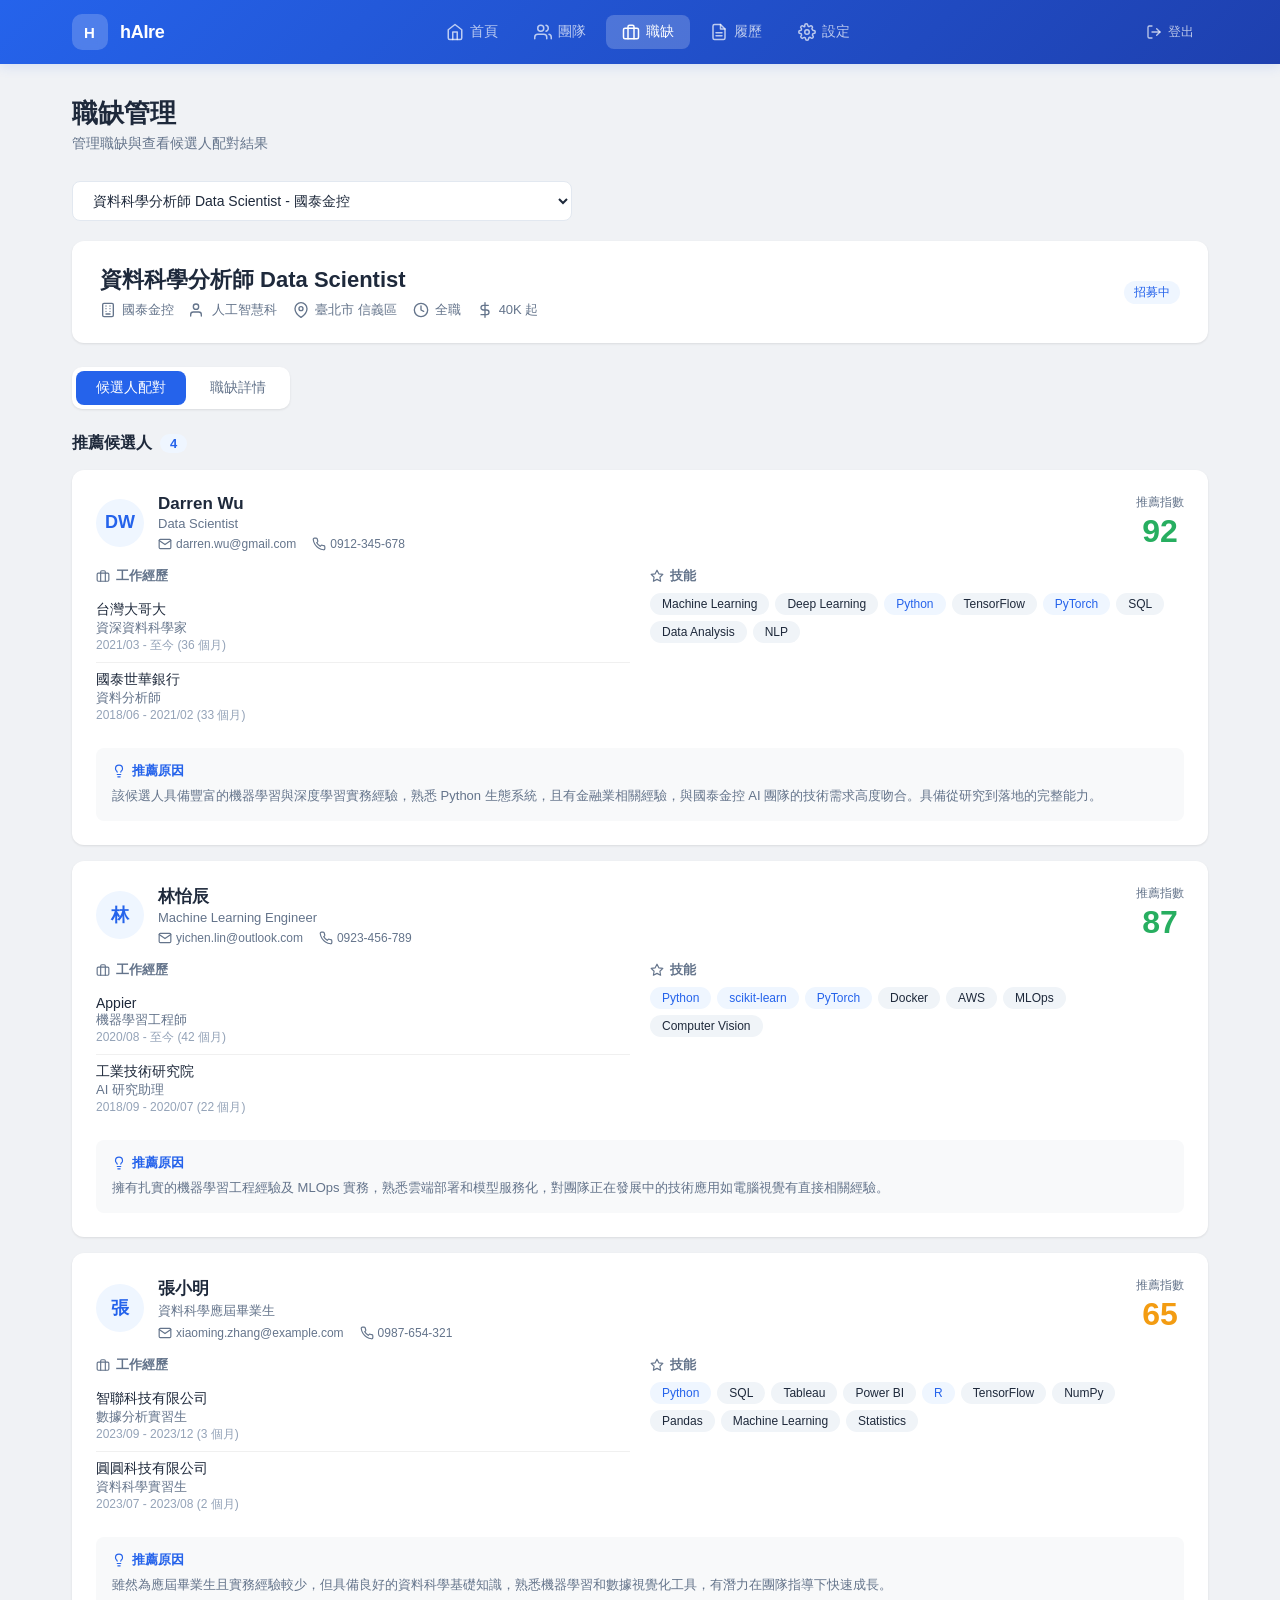
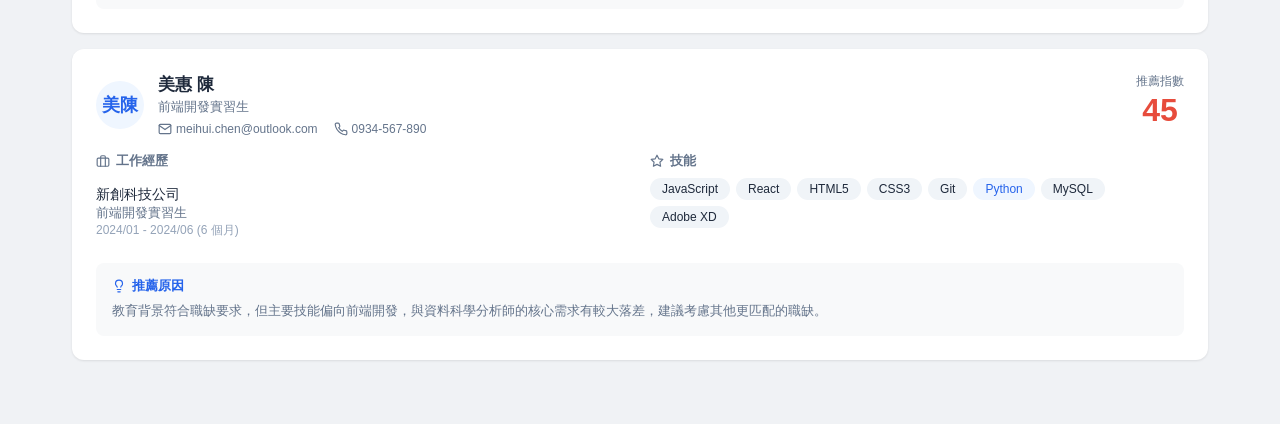
==== commit 17238909: "Redesign layout: replace sidebar with centered top navbar - Replace left sidebar navigation with ful" ====
--- a/docs/admin-jobs.html
+++ b/docs/admin-jobs.html
@@ -7,30 +7,23 @@
   <link rel="stylesheet" href="css/style.css">
 </head>
 <body>
-  <!-- Sidebar -->
-  <nav class="sidebar">
-    <div class="sidebar-logo">H</div>
-    <ul class="sidebar-nav">
-      <li><a href="index.html" title="首頁">
-        <svg viewBox="0 0 24 24" fill="none" stroke="currentColor" stroke-width="2" stroke-linecap="round" stroke-linejoin="round"><path d="M3 9l9-7 9 7v11a2 2 0 0 1-2 2H5a2 2 0 0 1-2-2z"/><polyline points="9 22 9 12 15 12 15 22"/></svg>
-      </a></li>
-      <li><a href="admin-teams.html" title="團隊管理">
-        <svg viewBox="0 0 24 24" fill="none" stroke="currentColor" stroke-width="2" stroke-linecap="round" stroke-linejoin="round"><path d="M17 21v-2a4 4 0 0 0-4-4H5a4 4 0 0 0-4 4v2"/><circle cx="9" cy="7" r="4"/><path d="M23 21v-2a4 4 0 0 0-3-3.87"/><path d="M16 3.13a4 4 0 0 1 0 7.75"/></svg>
-      </a></li>
-      <li><a href="admin-jobs.html" class="active" title="職缺管理">
-        <svg viewBox="0 0 24 24" fill="none" stroke="currentColor" stroke-width="2" stroke-linecap="round" stroke-linejoin="round"><rect x="2" y="7" width="20" height="14" rx="2" ry="2"/><path d="M16 21V5a2 2 0 0 0-2-2h-4a2 2 0 0 0-2 2v16"/></svg>
-      </a></li>
-      <li><a href="admin-resumes.html" title="履歷管理">
-        <svg viewBox="0 0 24 24" fill="none" stroke="currentColor" stroke-width="2" stroke-linecap="round" stroke-linejoin="round"><path d="M14 2H6a2 2 0 0 0-2 2v16a2 2 0 0 0 2 2h12a2 2 0 0 0 2-2V8z"/><polyline points="14 2 14 8 20 8"/><line x1="16" y1="13" x2="8" y2="13"/><line x1="16" y1="17" x2="8" y2="17"/><polyline points="10 9 9 9 8 9"/></svg>
-      </a></li>
-    </ul>
-    <div class="sidebar-bottom">
-      <a href="admin-settings.html" title="設定">
-        <svg viewBox="0 0 24 24" fill="none" stroke="currentColor" stroke-width="2" stroke-linecap="round" stroke-linejoin="round"><circle cx="12" cy="12" r="3"/><path d="M19.4 15a1.65 1.65 0 0 0 .33 1.82l.06.06a2 2 0 0 1 0 2.83 2 2 0 0 1-2.83 0l-.06-.06a1.65 1.65 0 0 0-1.82-.33 1.65 1.65 0 0 0-1 1.51V21a2 2 0 0 1-2 2 2 2 0 0 1-2-2v-.09A1.65 1.65 0 0 0 9 19.4a1.65 1.65 0 0 0-1.82.33l-.06.06a2 2 0 0 1-2.83 0 2 2 0 0 1 0-2.83l.06-.06A1.65 1.65 0 0 0 4.68 15a1.65 1.65 0 0 0-1.51-1H3a2 2 0 0 1-2-2 2 2 0 0 1 2-2h.09A1.65 1.65 0 0 0 4.6 9a1.65 1.65 0 0 0-.33-1.82l-.06-.06a2 2 0 0 1 0-2.83 2 2 0 0 1 2.83 0l.06.06A1.65 1.65 0 0 0 9 4.68a1.65 1.65 0 0 0 1-1.51V3a2 2 0 0 1 2-2 2 2 0 0 1 2 2v.09a1.65 1.65 0 0 0 1 1.51 1.65 1.65 0 0 0 1.82-.33l.06-.06a2 2 0 0 1 2.83 0 2 2 0 0 1 0 2.83l-.06.06A1.65 1.65 0 0 0 19.4 9a1.65 1.65 0 0 0 1.51 1H21a2 2 0 0 1 2 2 2 2 0 0 1-2 2h-.09a1.65 1.65 0 0 0-1.51 1z"/></svg>
+  <!-- Top Navbar -->
+  <nav class="navbar">
+    <div class="navbar-inner">
+      <a href="index.html" class="navbar-brand">
+        <div class="navbar-logo">H</div>
+        <span>hAIre</span>
       </a>
-      <a href="login.html" title="登出">
-        <svg viewBox="0 0 24 24" fill="none" stroke="currentColor" stroke-width="2" stroke-linecap="round" stroke-linejoin="round"><path d="M9 21H5a2 2 0 0 1-2-2V5a2 2 0 0 1 2-2h4"/><polyline points="16 17 21 12 16 7"/><line x1="21" y1="12" x2="9" y2="12"/></svg>
-      </a>
+      <div class="navbar-nav">
+        <a href="index.html"><svg viewBox="0 0 24 24" fill="none" stroke="currentColor" stroke-width="2" stroke-linecap="round" stroke-linejoin="round"><path d="M3 9l9-7 9 7v11a2 2 0 0 1-2 2H5a2 2 0 0 1-2-2z"/><polyline points="9 22 9 12 15 12 15 22"/></svg><span>首頁</span></a>
+        <a href="admin-teams.html"><svg viewBox="0 0 24 24" fill="none" stroke="currentColor" stroke-width="2" stroke-linecap="round" stroke-linejoin="round"><path d="M17 21v-2a4 4 0 0 0-4-4H5a4 4 0 0 0-4 4v2"/><circle cx="9" cy="7" r="4"/><path d="M23 21v-2a4 4 0 0 0-3-3.87"/><path d="M16 3.13a4 4 0 0 1 0 7.75"/></svg><span>團隊</span></a>
+        <a href="admin-jobs.html" class="active"><svg viewBox="0 0 24 24" fill="none" stroke="currentColor" stroke-width="2" stroke-linecap="round" stroke-linejoin="round"><rect x="2" y="7" width="20" height="14" rx="2" ry="2"/><path d="M16 21V5a2 2 0 0 0-2-2h-4a2 2 0 0 0-2 2v16"/></svg><span>職缺</span></a>
+        <a href="admin-resumes.html"><svg viewBox="0 0 24 24" fill="none" stroke="currentColor" stroke-width="2" stroke-linecap="round" stroke-linejoin="round"><path d="M14 2H6a2 2 0 0 0-2 2v16a2 2 0 0 0 2 2h12a2 2 0 0 0 2-2V8z"/><polyline points="14 2 14 8 20 8"/><line x1="16" y1="13" x2="8" y2="13"/><line x1="16" y1="17" x2="8" y2="17"/></svg><span>履歷</span></a>
+        <a href="admin-settings.html"><svg viewBox="0 0 24 24" fill="none" stroke="currentColor" stroke-width="2" stroke-linecap="round" stroke-linejoin="round"><circle cx="12" cy="12" r="3"/><path d="M19.4 15a1.65 1.65 0 0 0 .33 1.82l.06.06a2 2 0 0 1 0 2.83 2 2 0 0 1-2.83 0l-.06-.06a1.65 1.65 0 0 0-1.82-.33 1.65 1.65 0 0 0-1 1.51V21a2 2 0 0 1-4 0v-.09A1.65 1.65 0 0 0 9 19.4a1.65 1.65 0 0 0-1.82.33l-.06.06a2 2 0 0 1-2.83-2.83l.06-.06A1.65 1.65 0 0 0 4.68 15a1.65 1.65 0 0 0-1.51-1H3a2 2 0 0 1 0-4h.09A1.65 1.65 0 0 0 4.6 9a1.65 1.65 0 0 0-.33-1.82l-.06-.06a2 2 0 0 1 2.83-2.83l.06.06A1.65 1.65 0 0 0 9 4.68V3a2 2 0 0 1 4 0v.09a1.65 1.65 0 0 0 1 1.51 1.65 1.65 0 0 0 1.82-.33l.06-.06a2 2 0 0 1 2.83 2.83l-.06.06A1.65 1.65 0 0 0 19.4 9a1.65 1.65 0 0 0 1.51 1H21a2 2 0 0 1 0 4h-.09a1.65 1.65 0 0 0-1.51 1z"/></svg><span>設定</span></a>
+      </div>
+      <div class="navbar-actions">
+        <a href="login.html"><svg viewBox="0 0 24 24" fill="none" stroke="currentColor" stroke-width="2" stroke-linecap="round" stroke-linejoin="round"><path d="M9 21H5a2 2 0 0 1-2-2V5a2 2 0 0 1 2-2h4"/><polyline points="16 17 21 12 16 7"/><line x1="21" y1="12" x2="9" y2="12"/></svg>登出</a>
+      </div>
     </div>
   </nav>
 
--- a/docs/css/style.css
+++ b/docs/css/style.css
@@ -3,24 +3,22 @@
   --primary: #2563EB;
   --primary-dark: #1D4ED8;
   --primary-light: #EFF6FF;
-  --sidebar-bg: #0F172A;
-  --sidebar-hover: #1E293B;
-  --sidebar-active: #1E3A5F;
   --bg: #f0f2f5;
   --card-bg: #ffffff;
-  --text-primary: #2c3e50;
-  --text-secondary: #7f8c8d;
-  --text-light: #bdc3c7;
-  --border: #e0e0e0;
+  --text-primary: #1e293b;
+  --text-secondary: #64748b;
+  --text-light: #94a3b8;
+  --border: #e2e8f0;
   --danger: #e74c3c;
   --danger-hover: #c0392b;
   --warning: #f39c12;
   --info: #3498db;
   --success: #27ae60;
-  --shadow: 0 2px 8px rgba(0,0,0,0.08);
-  --shadow-hover: 0 4px 16px rgba(0,0,0,0.12);
-  --radius: 10px;
-  --sidebar-width: 72px;
+  --shadow: 0 1px 3px rgba(0,0,0,0.06), 0 1px 2px rgba(0,0,0,0.04);
+  --shadow-hover: 0 4px 16px rgba(0,0,0,0.1);
+  --radius: 12px;
+  --max-width: 1200px;
+  --navbar-height: 64px;
 }
 
 /* ===== Reset & Base ===== */
@@ -35,7 +33,6 @@
   background: var(--bg);
   color: var(--text-primary);
   min-height: 100vh;
-  display: flex;
 }
 
 a {
@@ -58,109 +55,123 @@
   font-size: 14px;
 }
 
-/* ===== Sidebar ===== */
-.sidebar {
-  width: var(--sidebar-width);
-  background: var(--sidebar-bg);
-  min-height: 100vh;
+/* ===== Top Navbar ===== */
+.navbar {
+  width: 100%;
+  height: var(--navbar-height);
+  background: linear-gradient(135deg, var(--primary) 0%, #1E40AF 100%);
   position: fixed;
   top: 0;
   left: 0;
   z-index: 100;
   display: flex;
-  flex-direction: column;
-  align-items: center;
-  padding: 20px 0;
-}
-
-.sidebar-logo {
-  width: 40px;
-  height: 40px;
-  background: var(--primary);
+  align-items: center;
+  justify-content: center;
+  box-shadow: 0 2px 12px rgba(37,99,235,0.15);
+}
+
+.navbar-inner {
+  width: 100%;
+  max-width: var(--max-width);
+  padding: 0 32px;
+  display: flex;
+  align-items: center;
+  justify-content: space-between;
+}
+
+.navbar-brand {
+  display: flex;
+  align-items: center;
+  gap: 12px;
+  color: white;
+}
+
+.navbar-logo {
+  width: 36px;
+  height: 36px;
+  background: rgba(255,255,255,0.2);
   border-radius: 10px;
   display: flex;
   align-items: center;
   justify-content: center;
   color: white;
   font-weight: 700;
-  font-size: 16px;
-  margin-bottom: 32px;
-}
-
-.sidebar-nav {
-  display: flex;
-  flex-direction: column;
+  font-size: 15px;
+  backdrop-filter: blur(4px);
+}
+
+.navbar-brand span {
+  font-size: 18px;
+  font-weight: 700;
+  letter-spacing: -0.3px;
+}
+
+.navbar-nav {
+  display: flex;
+  align-items: center;
+  gap: 4px;
+}
+
+.navbar-nav a {
+  display: flex;
+  align-items: center;
+  gap: 6px;
+  padding: 8px 16px;
+  border-radius: 8px;
+  color: rgba(255,255,255,0.7);
+  font-size: 14px;
+  font-weight: 500;
+  transition: all 0.2s;
+}
+
+.navbar-nav a:hover {
+  background: rgba(255,255,255,0.15);
+  color: white;
+}
+
+.navbar-nav a.active {
+  background: rgba(255,255,255,0.2);
+  color: white;
+}
+
+.navbar-nav a svg {
+  width: 18px;
+  height: 18px;
+}
+
+.navbar-actions {
+  display: flex;
+  align-items: center;
   gap: 8px;
-  width: 100%;
-}
-
-.sidebar-nav a {
-  display: flex;
-  align-items: center;
-  justify-content: center;
-  width: 48px;
-  height: 48px;
-  margin: 0 auto;
-  border-radius: 12px;
-  color: var(--text-light);
+}
+
+.navbar-actions a {
+  display: flex;
+  align-items: center;
+  gap: 6px;
+  padding: 8px 14px;
+  border-radius: 8px;
+  color: rgba(255,255,255,0.7);
+  font-size: 13px;
+  font-weight: 500;
   transition: all 0.2s;
-  position: relative;
-}
-
-.sidebar-nav a:hover {
-  background: var(--sidebar-hover);
+}
+
+.navbar-actions a:hover {
+  background: rgba(255,255,255,0.15);
   color: white;
 }
 
-.sidebar-nav a.active {
-  background: var(--sidebar-active);
-  color: white;
-}
-
-.sidebar-nav a.active::before {
-  content: '';
-  position: absolute;
-  left: -12px;
-  width: 4px;
-  height: 24px;
-  background: var(--primary);
-  border-radius: 0 4px 4px 0;
-}
-
-.sidebar-nav svg {
-  width: 22px;
-  height: 22px;
-}
-
-.sidebar-bottom {
-  margin-top: auto;
-  display: flex;
-  flex-direction: column;
-  gap: 8px;
-  align-items: center;
-}
-
-.sidebar-bottom a {
-  display: flex;
-  align-items: center;
-  justify-content: center;
-  width: 48px;
-  height: 48px;
-  border-radius: 12px;
-  color: var(--text-light);
-  transition: all 0.2s;
-}
-
-.sidebar-bottom a:hover {
-  background: var(--sidebar-hover);
-  color: white;
+.navbar-actions a svg {
+  width: 16px;
+  height: 16px;
 }
 
 /* ===== Main Content ===== */
 .main-content {
-  margin-left: var(--sidebar-width);
-  flex: 1;
-  padding: 32px 40px;
+  max-width: var(--max-width);
+  margin: 0 auto;
+  padding: calc(var(--navbar-height) + 32px) 32px 48px;
   min-height: 100vh;
 }
 
@@ -173,7 +184,7 @@
 }
 
 .page-header h1 {
-  font-size: 24px;
+  font-size: 26px;
   font-weight: 700;
   color: var(--text-primary);
 }
@@ -188,13 +199,14 @@
 .dashboard-hero {
   background: linear-gradient(135deg, var(--primary) 0%, #1E40AF 100%);
   border-radius: var(--radius);
-  padding: 40px;
+  padding: 48px;
   color: white;
   margin-bottom: 28px;
+  text-align: center;
 }
 
 .dashboard-hero h1 {
-  font-size: 28px;
+  font-size: 32px;
   font-weight: 700;
   margin-bottom: 8px;
 }
@@ -208,7 +220,7 @@
   display: grid;
   grid-template-columns: repeat(4, 1fr);
   gap: 20px;
-  margin-bottom: 28px;
+  margin-bottom: 32px;
 }
 
 .stat-card {
@@ -219,11 +231,12 @@
   display: flex;
   align-items: center;
   gap: 16px;
-  transition: box-shadow 0.2s;
+  transition: all 0.2s;
 }
 
 .stat-card:hover {
   box-shadow: var(--shadow-hover);
+  transform: translateY(-1px);
 }
 
 .stat-icon {
@@ -233,6 +246,7 @@
   display: flex;
   align-items: center;
   justify-content: center;
+  flex-shrink: 0;
 }
 
 .stat-icon svg {
@@ -337,13 +351,13 @@
 }
 
 .btn-secondary {
-  background: var(--bg);
+  background: var(--card-bg);
   color: var(--text-primary);
   border: 1px solid var(--border);
 }
 
 .btn-secondary:hover {
-  background: #e5e7eb;
+  background: #f1f5f9;
 }
 
 .btn-danger {
@@ -406,12 +420,12 @@
   font-size: 14px;
   background: var(--card-bg);
   transition: border-color 0.2s;
-  position: relative;
 }
 
 .search-input:focus {
   outline: none;
   border-color: var(--primary);
+  box-shadow: 0 0 0 3px rgba(37,99,235,0.1);
 }
 
 .search-wrapper {
@@ -449,7 +463,7 @@
 /* ===== Team Cards Grid ===== */
 .teams-grid {
   display: grid;
-  grid-template-columns: repeat(auto-fill, minmax(320px, 1fr));
+  grid-template-columns: repeat(auto-fill, minmax(340px, 1fr));
   gap: 20px;
 }
 
@@ -459,11 +473,11 @@
   padding: 24px;
   box-shadow: var(--shadow);
   transition: all 0.2s;
-  position: relative;
 }
 
 .team-card:hover {
   box-shadow: var(--shadow-hover);
+  transform: translateY(-1px);
 }
 
 .team-card-header {
@@ -702,16 +716,17 @@
 .job-tabs {
   display: flex;
   gap: 4px;
-  background: var(--bg);
-  border-radius: 8px;
+  background: var(--card-bg);
+  border-radius: 10px;
   padding: 4px;
   margin-bottom: 24px;
   width: fit-content;
+  box-shadow: var(--shadow);
 }
 
 .job-tab {
   padding: 8px 20px;
-  border-radius: 6px;
+  border-radius: 8px;
   font-size: 14px;
   font-weight: 500;
   background: transparent;
@@ -720,13 +735,13 @@
 }
 
 .job-tab.active {
-  background: var(--card-bg);
-  color: var(--text-primary);
-  box-shadow: 0 1px 4px rgba(0,0,0,0.08);
+  background: var(--primary);
+  color: white;
 }
 
 .job-tab:hover:not(.active) {
   color: var(--text-primary);
+  background: var(--bg);
 }
 
 .candidates-section h3 {
@@ -937,7 +952,6 @@
   align-items: center;
   justify-content: center;
   background: var(--bg);
-  margin: 0;
 }
 
 .login-container {
@@ -951,13 +965,13 @@
 
 .login-header {
   background: linear-gradient(135deg, var(--primary) 0%, #1E40AF 100%);
-  padding: 32px;
+  padding: 36px;
   text-align: center;
   color: white;
 }
 
 .login-header h1 {
-  font-size: 24px;
+  font-size: 28px;
   font-weight: 700;
   margin-bottom: 4px;
 }
@@ -1011,18 +1025,6 @@
   font-weight: 500;
 }
 
-/* ===== Job Select Page ===== */
-.job-select-wrapper {
-  display: flex;
-  gap: 12px;
-  margin-bottom: 24px;
-}
-
-.job-select-dropdown {
-  flex: 1;
-  max-width: 400px;
-}
-
 /* ===== Empty State ===== */
 .empty-state {
   text-align: center;
@@ -1050,7 +1052,7 @@
 /* ===== Toast Notification ===== */
 .toast-container {
   position: fixed;
-  top: 20px;
+  top: calc(var(--navbar-height) + 12px);
   right: 20px;
   z-index: 9999;
   display: flex;
@@ -1400,15 +1402,20 @@
   .candidate-body {
     grid-template-columns: 1fr;
   }
+  .navbar-nav a span {
+    display: none;
+  }
 }
 
 @media (max-width: 768px) {
-  .sidebar {
-    width: 56px;
+  .main-content {
+    padding: calc(var(--navbar-height) + 20px) 16px 32px;
   }
-  .main-content {
-    margin-left: 56px;
-    padding: 20px;
+  .navbar-inner {
+    padding: 0 16px;
+  }
+  .navbar-brand span {
+    display: none;
   }
   .stats-grid {
     grid-template-columns: 1fr;
